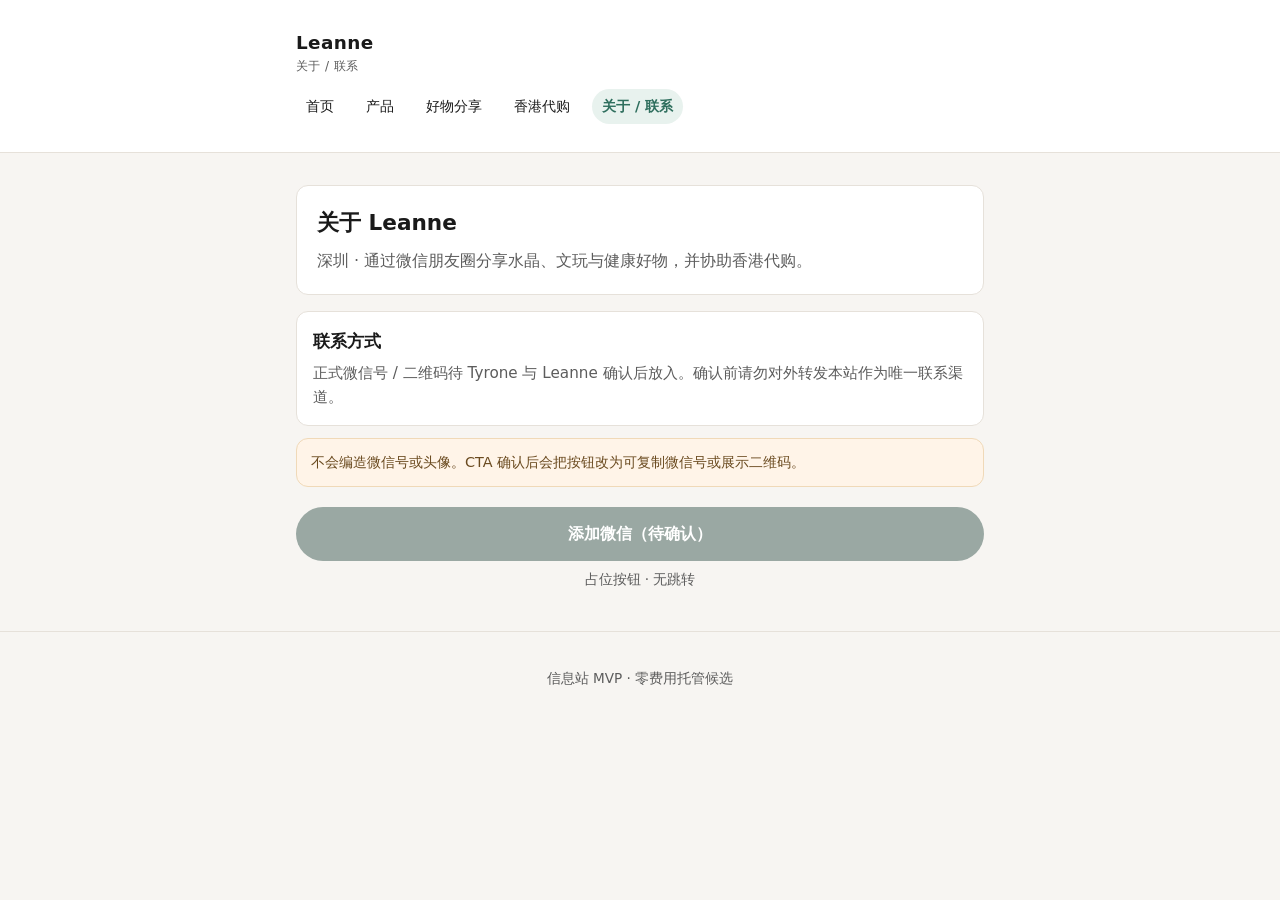
==== about.html @ b04be14f "Initial Mainland MVP placeholder (zero-cost static)" ====
<!DOCTYPE html>
<html lang="zh-CN">
<head>
  <meta charset="utf-8">
  <meta name="viewport" content="width=device-width, initial-scale=1">
  <title>关于 / 联系｜Leanne</title>
  <meta name="description" content="认识深圳 Leanne，并通过微信联系咨询产品与香港代购。">
  <meta property="og:title" content="关于 / 联系｜Leanne">
  <meta property="og:description" content="微信联系咨询产品与香港代购。">
  <meta property="og:type" content="website">
  <link rel="stylesheet" href="css/style.css">
</head>
<body>
  <header>
    <div class="wrap">
      <div class="brand">
        <h1>Leanne<span>关于 / 联系</span></h1>
      </div>
      <nav aria-label="主导航">
        <a href="index.html">首页</a>
        <a href="products.html">产品</a>
        <a href="finds.html">好物分享</a>
        <a href="hk-agent.html">香港代购</a>
        <a href="about.html" aria-current="page">关于 / 联系</a>
      </nav>
    </div>
  </header>
  <main class="wrap">
    <section class="hero">
      <h2>关于 Leanne</h2>
      <p>深圳 · 通过微信朋友圈分享水晶、文玩与健康好物，并协助香港代购。</p>
    </section>
    <div class="card">
      <h3>联系方式</h3>
      <p>正式微信号 / 二维码待 Tyrone 与 Leanne 确认后放入。确认前请勿对外转发本站作为唯一联系渠道。</p>
    </div>
    <p class="note">不会编造微信号或头像。CTA 确认后会把按钮改为可复制微信号或展示二维码。</p>
    <a class="cta" href="#" aria-disabled="true">添加微信（待确认）</a>
    <p class="cta-sub">占位按钮 · 无跳转</p>
  </main>
  <footer>
    <div class="wrap">信息站 MVP · 零费用托管候选</div>
  </footer>
</body>
</html>
---- css/style.css ----
/* System fonts only — no Google Fonts / third-party CDN */
:root {
  --bg: #f7f5f2;
  --card: #ffffff;
  --text: #1a1a1a;
  --muted: #5c5c5c;
  --line: #e6e1da;
  --accent: #2f6f5e;
  --accent-soft: #e8f2ee;
  --danger-soft: #fff4e8;
  --radius: 12px;
  --max: 720px;
}
* { box-sizing: border-box; }
html { -webkit-text-size-adjust: 100%; }
body {
  margin: 0;
  font-family: -apple-system, BlinkMacSystemFont, "PingFang SC", "Hiragino Sans GB",
    "Microsoft YaHei", "Noto Sans SC", "Source Han Sans SC", system-ui, sans-serif;
  background: var(--bg);
  color: var(--text);
  line-height: 1.6;
  font-size: 16px;
}
a { color: var(--accent); text-decoration: none; }
a:hover { text-decoration: underline; }
.wrap { max-width: var(--max); margin: 0 auto; padding: 16px; }
header {
  background: var(--card);
  border-bottom: 1px solid var(--line);
  position: sticky;
  top: 0;
  z-index: 10;
}
.brand {
  display: flex;
  align-items: center;
  justify-content: space-between;
  gap: 12px;
  padding: 12px 0;
}
.brand h1 {
  margin: 0;
  font-size: 1.15rem;
  font-weight: 700;
  letter-spacing: 0.02em;
}
.brand span {
  display: block;
  font-size: 0.75rem;
  color: var(--muted);
  font-weight: 400;
}
nav {
  display: flex;
  flex-wrap: wrap;
  gap: 8px 12px;
  padding-bottom: 12px;
  font-size: 0.9rem;
}
nav a {
  color: var(--text);
  padding: 6px 10px;
  border-radius: 999px;
  background: transparent;
}
nav a[aria-current="page"] {
  background: var(--accent-soft);
  color: var(--accent);
  font-weight: 600;
  text-decoration: none;
}
.hero {
  background: var(--card);
  border: 1px solid var(--line);
  border-radius: var(--radius);
  padding: 20px;
  margin: 16px 0;
}
.hero h2 { margin: 0 0 8px; font-size: 1.35rem; }
.hero p { margin: 0; color: var(--muted); }
.note {
  background: var(--danger-soft);
  border: 1px solid #f0d9b8;
  border-radius: var(--radius);
  padding: 12px 14px;
  font-size: 0.9rem;
  color: #6a4a1f;
  margin: 12px 0 20px;
}
.grid {
  display: grid;
  grid-template-columns: 1fr;
  gap: 12px;
  margin: 16px 0 24px;
}
@media (min-width: 560px) {
  .grid { grid-template-columns: 1fr 1fr; }
}
.card {
  background: var(--card);
  border: 1px solid var(--line);
  border-radius: var(--radius);
  padding: 16px;
}
.card h3 { margin: 0 0 6px; font-size: 1.05rem; }
.card p { margin: 0; color: var(--muted); font-size: 0.95rem; }
.thumb {
  height: 120px;
  border-radius: 8px;
  background: linear-gradient(135deg, #ece7e0, #d9e8e2);
  margin-bottom: 12px;
  display: flex;
  align-items: center;
  justify-content: center;
  color: var(--muted);
  font-size: 0.85rem;
}
.cta {
  display: block;
  text-align: center;
  background: var(--accent);
  color: #fff !important;
  text-decoration: none !important;
  padding: 14px 16px;
  border-radius: 999px;
  font-weight: 600;
  margin: 20px 0 8px;
}
.cta[aria-disabled="true"] {
  background: #9aa8a3;
  pointer-events: none;
}
.cta-sub {
  text-align: center;
  color: var(--muted);
  font-size: 0.85rem;
  margin: 0 0 24px;
}
footer {
  border-top: 1px solid var(--line);
  padding: 20px 0 32px;
  color: var(--muted);
  font-size: 0.85rem;
  text-align: center;
}
ul.clean { padding-left: 1.1rem; margin: 8px 0 0; color: var(--muted); }
ul.clean li { margin: 4px 0; }
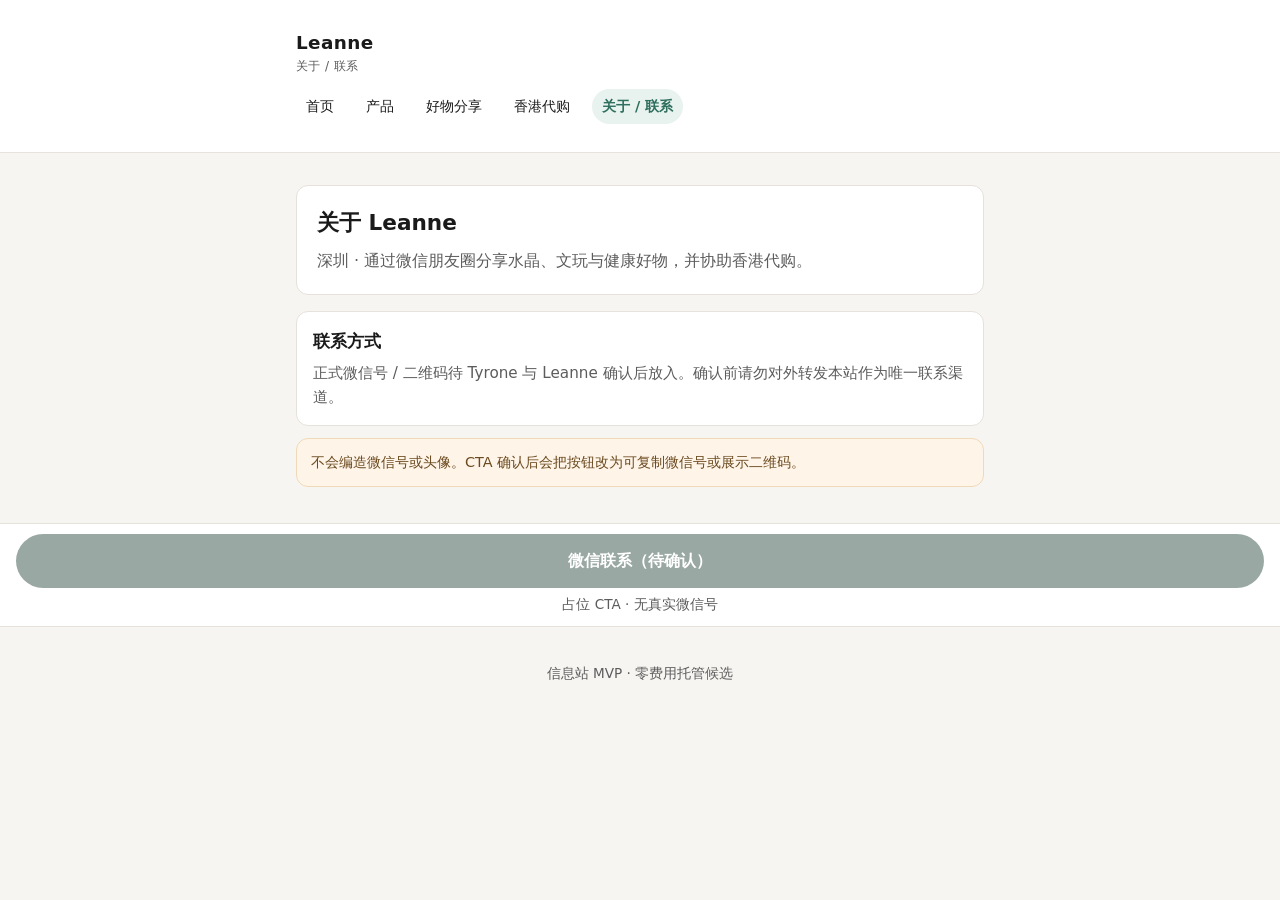
==== commit e5a5029f: "Add sticky bottom WeChat CTA placeholder per Designer stub" ====
--- a/about.html
+++ b/about.html
@@ -35,9 +35,13 @@
       <p>正式微信号 / 二维码待 Tyrone 与 Leanne 确认后放入。确认前请勿对外转发本站作为唯一联系渠道。</p>
     </div>
     <p class="note">不会编造微信号或头像。CTA 确认后会把按钮改为可复制微信号或展示二维码。</p>
-    <a class="cta" href="#" aria-disabled="true">添加微信（待确认）</a>
-    <p class="cta-sub">占位按钮 · 无跳转</p>
   </main>
+
+  <div class="sticky-cta" role="region" aria-label="微信联系占位">
+    <a class="cta" href="#" aria-disabled="true">微信联系（待确认）</a>
+    <p class="cta-sub">占位 CTA · 无真实微信号</p>
+  </div>
+
   <footer>
     <div class="wrap">信息站 MVP · 零费用托管候选</div>
   </footer>
--- a/css/style.css
+++ b/css/style.css
@@ -146,3 +146,21 @@
 }
 ul.clean { padding-left: 1.1rem; margin: 8px 0 0; color: var(--muted); }
 ul.clean li { margin: 4px 0; }
+
+/* Sticky bottom WeChat CTA — placeholder only */
+.sticky-cta {
+  position: sticky;
+  bottom: 0;
+  z-index: 20;
+  background: rgba(255,255,255,0.96);
+  border-top: 1px solid var(--line);
+  padding: 10px 16px calc(10px + env(safe-area-inset-bottom, 0));
+  backdrop-filter: blur(8px);
+}
+.sticky-cta .cta {
+  margin: 0;
+}
+.sticky-cta .cta-sub {
+  margin: 6px 0 0;
+}
+body { padding-bottom: 0; }
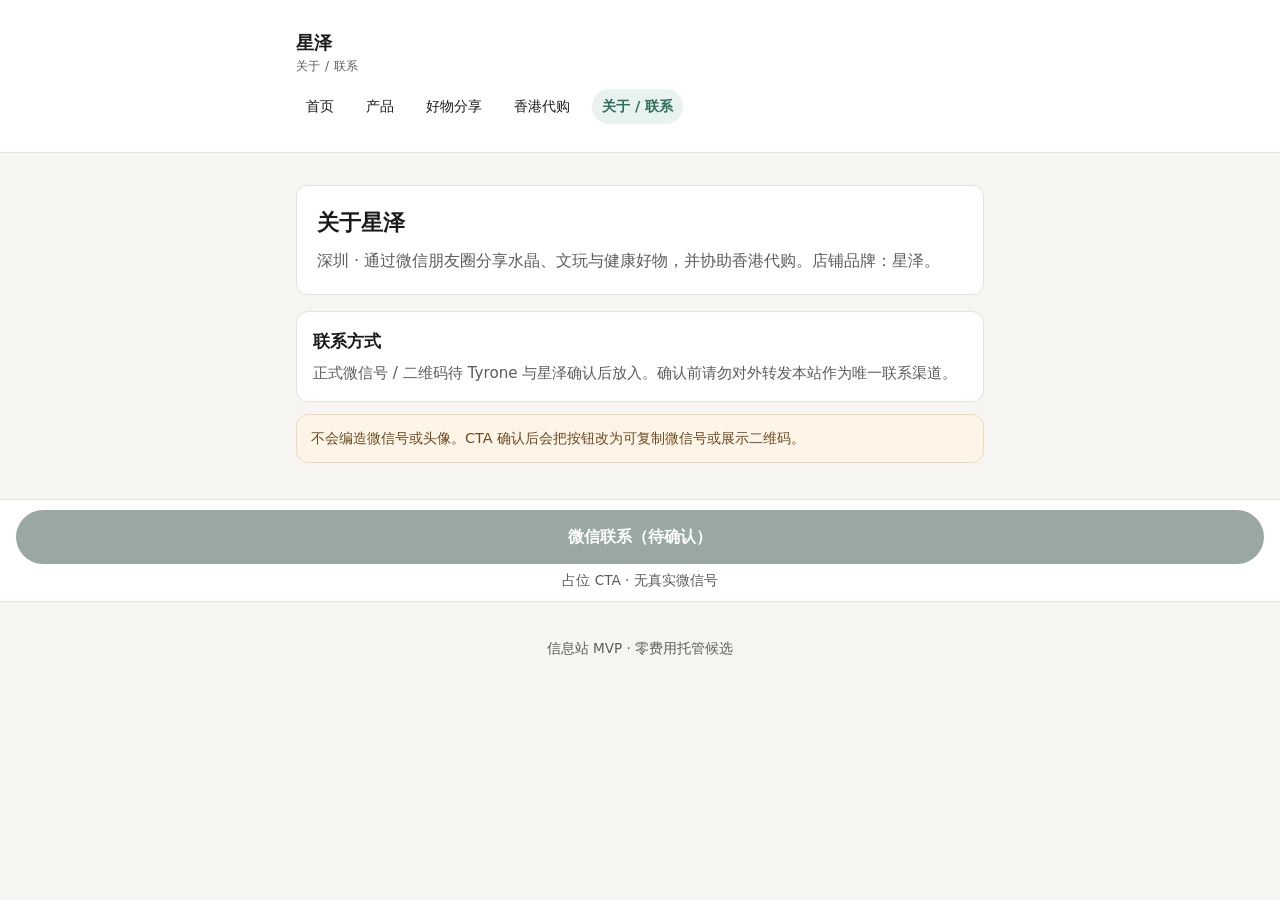
==== commit dac9b04a: "Brand stub as 星泽 (not Leanne shop name)" ====
--- a/about.html
+++ b/about.html
@@ -3,9 +3,9 @@
 <head>
   <meta charset="utf-8">
   <meta name="viewport" content="width=device-width, initial-scale=1">
-  <title>关于 / 联系｜Leanne</title>
-  <meta name="description" content="认识深圳 Leanne，并通过微信联系咨询产品与香港代购。">
-  <meta property="og:title" content="关于 / 联系｜Leanne">
+  <title>关于 / 联系｜星泽</title>
+  <meta name="description" content="认识星泽，并通过微信联系咨询产品与香港代购。">
+  <meta property="og:title" content="关于 / 联系｜星泽">
   <meta property="og:description" content="微信联系咨询产品与香港代购。">
   <meta property="og:type" content="website">
   <link rel="stylesheet" href="css/style.css">
@@ -14,7 +14,7 @@
   <header>
     <div class="wrap">
       <div class="brand">
-        <h1>Leanne<span>关于 / 联系</span></h1>
+        <h1>星泽<span>关于 / 联系</span></h1>
       </div>
       <nav aria-label="主导航">
         <a href="index.html">首页</a>
@@ -27,12 +27,12 @@
   </header>
   <main class="wrap">
     <section class="hero">
-      <h2>关于 Leanne</h2>
-      <p>深圳 · 通过微信朋友圈分享水晶、文玩与健康好物，并协助香港代购。</p>
+      <h2>关于星泽</h2>
+      <p>深圳 · 通过微信朋友圈分享水晶、文玩与健康好物，并协助香港代购。店铺品牌：星泽。</p>
     </section>
     <div class="card">
       <h3>联系方式</h3>
-      <p>正式微信号 / 二维码待 Tyrone 与 Leanne 确认后放入。确认前请勿对外转发本站作为唯一联系渠道。</p>
+      <p>正式微信号 / 二维码待 Tyrone 与星泽确认后放入。确认前请勿对外转发本站作为唯一联系渠道。</p>
     </div>
     <p class="note">不会编造微信号或头像。CTA 确认后会把按钮改为可复制微信号或展示二维码。</p>
   </main>
